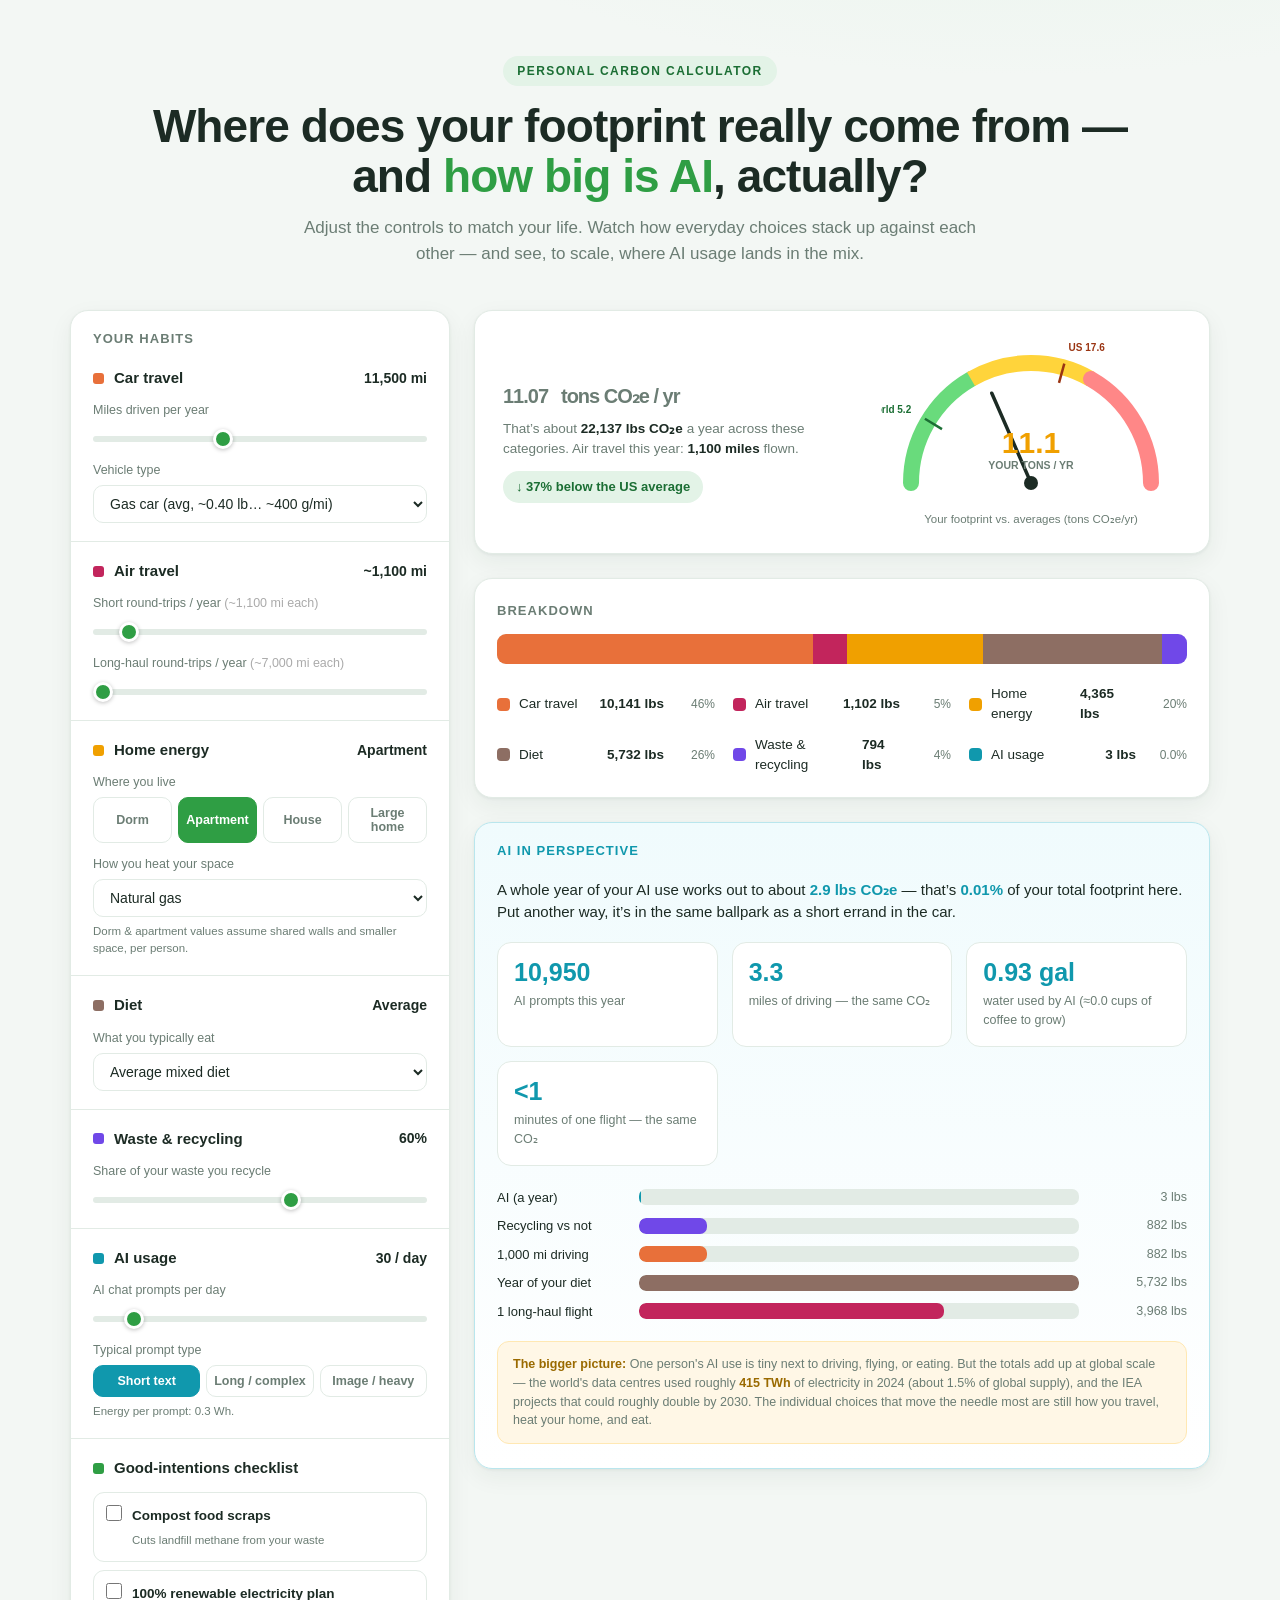
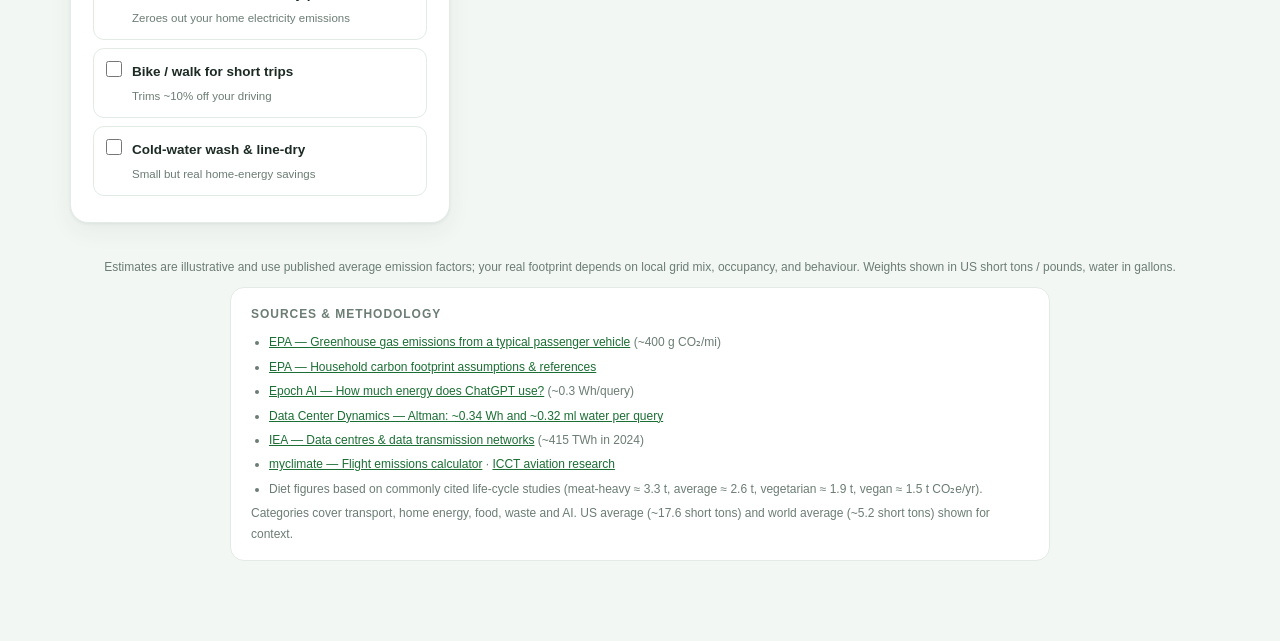
==== index.html @ 7500811d "Add files via upload" ====
<!DOCTYPE html>
<html lang="en">
<head>
<meta charset="UTF-8">
<meta name="viewport" content="width=device-width, initial-scale=1.0">
<title>Your Environmental Footprint — and where AI fits</title>
<style>
  :root{
    --bg:#f3f7f4;
    --card:#ffffff;
    --ink:#1c2b24;
    --muted:#6b7d74;
    --line:#e2ebe5;
    --green:#2f9e44;
    --green-light:#69db7c;
    --green-deep:#1b6e34;
    --car:#e8703a;
    --flight:#c2255c;
    --home:#f0a000;
    --food:#8d6e63;
    --waste:#7048e8;
    --ai:#1098ad;
    --shadow:0 1px 3px rgba(20,50,35,.06),0 8px 24px rgba(20,50,35,.06);
    --radius:18px;
  }
  *{box-sizing:border-box;margin:0;padding:0}
  html{scroll-behavior:smooth}
  body{
    font-family:-apple-system,BlinkMacSystemFont,"Segoe UI",Roboto,Helvetica,Arial,sans-serif;
    background:
      radial-gradient(1200px 500px at 80% -10%, #e6f4ea 0%, rgba(230,244,234,0) 60%),
      var(--bg);
    color:var(--ink);
    line-height:1.5;
    -webkit-font-smoothing:antialiased;
  }
  .wrap{max-width:1180px;margin:0 auto;padding:32px 20px 80px}
  header.hero{text-align:center;padding:24px 0 8px}
  .eyebrow{display:inline-block;font-size:12px;font-weight:700;letter-spacing:.12em;text-transform:uppercase;
    color:var(--green-deep);background:#e3f3e7;padding:6px 14px;border-radius:999px;margin-bottom:16px}
  h1{font-size:clamp(28px,4.4vw,46px);line-height:1.08;font-weight:800;letter-spacing:-.02em}
  h1 .accent{color:var(--green)}
  .sub{max-width:680px;margin:14px auto 0;color:var(--muted);font-size:17px}

  .layout{display:grid;grid-template-columns:380px 1fr;gap:24px;margin-top:36px;align-items:start}
  @media(max-width:900px){.layout{grid-template-columns:1fr}}

  .panel{background:var(--card);border:1px solid var(--line);border-radius:var(--radius);box-shadow:var(--shadow)}
  .panel h2{font-size:13px;text-transform:uppercase;letter-spacing:.08em;color:var(--muted);
    padding:18px 22px 0;font-weight:700}

  /* Controls */
  .controls{padding-bottom:8px}
  .ctl{padding:18px 22px;border-bottom:1px solid var(--line)}
  .ctl:last-child{border-bottom:none}
  .ctl-head{display:flex;align-items:center;gap:10px;margin-bottom:12px}
  .dot{width:11px;height:11px;border-radius:3px;flex:none}
  .ctl-title{font-weight:700;font-size:15px}
  .ctl-val{margin-left:auto;font-variant-numeric:tabular-nums;font-weight:700;font-size:14px;color:var(--ink)}
  label.lbl{display:block;font-size:12.5px;color:var(--muted);margin:12px 0 5px}
  input[type=range]{-webkit-appearance:none;appearance:none;width:100%;height:6px;border-radius:6px;
    background:var(--line);outline:none}
  input[type=range]::-webkit-slider-thumb{-webkit-appearance:none;width:20px;height:20px;border-radius:50%;
    background:var(--green);border:3px solid #fff;box-shadow:0 1px 4px rgba(0,0,0,.25);cursor:pointer}
  input[type=range]::-moz-range-thumb{width:20px;height:20px;border-radius:50%;background:var(--green);
    border:3px solid #fff;box-shadow:0 1px 4px rgba(0,0,0,.25);cursor:pointer}
  select{width:100%;padding:9px 12px;border:1px solid var(--line);border-radius:10px;background:#fff;
    font-size:14px;color:var(--ink);font-family:inherit}
  .seg{display:flex;gap:6px;margin-top:4px;flex-wrap:wrap}
  .seg button{flex:1 1 60px;padding:8px 4px;border:1px solid var(--line);background:#fff;border-radius:10px;
    font-size:12.5px;font-weight:600;color:var(--muted);cursor:pointer;font-family:inherit}
  .seg button.on{background:var(--green);border-color:var(--green);color:#fff}
  #aiMode button.on{background:var(--ai);border-color:var(--ai)}
  .mini{font-size:11.5px;color:var(--muted);margin-top:6px}

  /* checkboxes */
  .checks{display:grid;gap:8px;margin-top:6px}
  .chk{display:flex;align-items:flex-start;gap:10px;padding:10px 12px;border:1px solid var(--line);
    border-radius:11px;cursor:pointer;transition:.15s;background:#fff}
  .chk:hover{border-color:var(--green-light)}
  .chk.on{background:#eefaf0;border-color:var(--green)}
  .chk input{margin-top:2px;width:16px;height:16px;accent-color:var(--green);flex:none}
  .chk .ct{font-size:13.5px;font-weight:600}
  .chk .cd{font-size:11.5px;color:var(--muted);font-weight:400}

  /* Results */
  .results{display:grid;gap:24px}
  .total-card{padding:24px 28px;display:grid;grid-template-columns:1fr 300px;gap:24px;align-items:center}
  @media(max-width:560px){.total-card{grid-template-columns:1fr}}
  .total-num{font-size:50px;font-weight:800;letter-spacing:-.02em;line-height:1}
  .total-num span{font-size:20px;color:var(--muted);font-weight:700}
  .total-sub{color:var(--muted);font-size:13.5px;margin-top:8px}
  .total-sub b{color:var(--ink)}
  .pill{display:inline-block;margin-top:12px;font-size:13px;font-weight:700;padding:6px 13px;border-radius:999px}

  .gaugebox{text-align:center}
  .gaugebox svg{width:100%;max-width:300px;height:auto}
  .gcap{font-size:11.5px;color:var(--muted);margin-top:-6px}

  /* stacked bar */
  .barwrap{padding:22px}
  .stack{display:flex;height:30px;width:100%;border-radius:9px;overflow:hidden;background:var(--line)}
  .stack > div{height:100%;transition:width .5s cubic-bezier(.2,.8,.2,1);min-width:0}
  .legend{display:grid;grid-template-columns:repeat(auto-fit,minmax(160px,1fr));gap:10px 18px;margin-top:20px}
  .leg{display:flex;align-items:center;gap:9px;font-size:13.5px}
  .leg .dot{width:13px;height:13px;border-radius:4px}
  .leg .lv{margin-left:auto;font-weight:700;font-variant-numeric:tabular-nums}
  .leg .lp{color:var(--muted);font-size:12px;width:42px;text-align:right;font-variant-numeric:tabular-nums}

  /* AI spotlight */
  .spotlight{border:1px solid #b9e6ed;background:linear-gradient(180deg,#f0fbfd,#ffffff)}
  .spotlight h2{color:var(--ai)}
  .sp-body{padding:6px 22px 24px}
  .sp-lead{font-size:15px;margin:12px 0 18px}
  .sp-lead b{color:var(--ai)}
  .equiv{display:grid;grid-template-columns:repeat(auto-fit,minmax(170px,1fr));gap:14px}
  .eq{background:#fff;border:1px solid var(--line);border-radius:14px;padding:16px}
  .eq .big{font-size:25px;font-weight:800;color:var(--ai);line-height:1.1;font-variant-numeric:tabular-nums}
  .eq .cap{font-size:12.5px;color:var(--muted);margin-top:6px}
  .scalebar{margin-top:22px}
  .scalebar .row{display:flex;align-items:center;gap:12px;margin:9px 0}
  .scalebar .name{width:130px;font-size:13px;color:var(--ink);flex:none}
  .scalebar .track{flex:1;background:var(--line);border-radius:7px;height:16px;overflow:hidden}
  .scalebar .fill{height:100%;border-radius:7px;transition:width .5s}
  .scalebar .amt{width:96px;text-align:right;font-size:12.5px;font-variant-numeric:tabular-nums;color:var(--muted);flex:none}
  .note{font-size:12.5px;color:var(--muted);background:#fff7e6;border:1px solid #ffe8b3;border-radius:12px;
    padding:13px 15px;margin-top:20px}
  .note b{color:#9a6a00}

  footer{margin-top:34px;font-size:12px;color:var(--muted);text-align:center;line-height:1.7}
  footer a{color:var(--green-deep)}
  .src{max-width:820px;margin:10px auto 0;text-align:left;background:#fff;border:1px solid var(--line);
    border-radius:14px;padding:16px 20px}
  .src h3{font-size:12px;text-transform:uppercase;letter-spacing:.08em;color:var(--muted);margin-bottom:8px}
  .src ul{margin:0;padding-left:18px}
  .src li{margin:4px 0}
</style>
</head>
<body>
<div class="wrap">

  <header class="hero">
    <span class="eyebrow">Personal Carbon Calculator</span>
    <h1>Where does your footprint really come from —<br>and <span class="accent">how big is AI</span>, actually?</h1>
    <p class="sub">Adjust the controls to match your life. Watch how everyday choices stack up against each other — and see, to scale, where AI usage lands in the mix.</p>
  </header>

  <div class="layout">

    <!-- ============ CONTROLS ============ -->
    <section class="panel controls">
      <h2>Your habits</h2>

      <div class="ctl">
        <div class="ctl-head"><span class="dot" style="background:var(--car)"></span>
          <span class="ctl-title">Car travel</span><span class="ctl-val" id="carVal">11,500 mi</span></div>
        <label class="lbl">Miles driven per year</label>
        <input type="range" id="carMiles" min="0" max="30000" step="500" value="11500">
        <label class="lbl">Vehicle type</label>
        <select id="carType">
          <option value="0.40" selected>Gas car (avg, ~0.40 lb… ~400 g/mi)</option>
          <option value="0.22">Hybrid</option>
          <option value="0.13">Electric, average grid</option>
          <option value="0.55">Large SUV / pickup truck</option>
        </select>
      </div>

      <div class="ctl">
        <div class="ctl-head"><span class="dot" style="background:var(--flight)"></span>
          <span class="ctl-title">Air travel</span><span class="ctl-val" id="flyVal">~1,100 mi</span></div>
        <label class="lbl">Short round-trips / year <span style="color:#aaa">(~1,100 mi each)</span></label>
        <input type="range" id="flyShort" min="0" max="12" step="1" value="1">
        <label class="lbl">Long-haul round-trips / year <span style="color:#aaa">(~7,000 mi each)</span></label>
        <input type="range" id="flyLong" min="0" max="8" step="1" value="0">
      </div>

      <div class="ctl">
        <div class="ctl-head"><span class="dot" style="background:var(--home)"></span>
          <span class="ctl-title">Home energy</span><span class="ctl-val" id="homeVal">Apartment</span></div>
        <label class="lbl">Where you live</label>
        <div class="seg" id="homeType">
          <button data-m="0.30">Dorm</button>
          <button data-m="0.60" class="on">Apartment</button>
          <button data-m="1.0">House</button>
          <button data-m="1.6">Large home</button>
        </div>
        <label class="lbl">How you heat your space</label>
        <select id="heatType">
          <option value="1800" selected>Natural gas</option>
          <option value="900">Heat pump</option>
          <option value="2400">Electric resistance</option>
          <option value="3000">Heating oil / propane</option>
          <option value="500">Mild climate / minimal heating</option>
        </select>
        <div class="mini">Dorm &amp; apartment values assume shared walls and smaller space, per person.</div>
      </div>

      <div class="ctl">
        <div class="ctl-head"><span class="dot" style="background:var(--food)"></span>
          <span class="ctl-title">Diet</span><span class="ctl-val" id="dietVal">Average</span></div>
        <label class="lbl">What you typically eat</label>
        <select id="diet">
          <option value="3300">Meat with most meals</option>
          <option value="2600" selected>Average mixed diet</option>
          <option value="1900">Vegetarian</option>
          <option value="1500">Vegan</option>
        </select>
      </div>

      <div class="ctl">
        <div class="ctl-head"><span class="dot" style="background:var(--waste)"></span>
          <span class="ctl-title">Waste &amp; recycling</span><span class="ctl-val" id="wasteVal">60%</span></div>
        <label class="lbl">Share of your waste you recycle</label>
        <input type="range" id="recycle" min="0" max="100" step="5" value="60">
      </div>

      <div class="ctl">
        <div class="ctl-head"><span class="dot" style="background:var(--ai)"></span>
          <span class="ctl-title">AI usage</span><span class="ctl-val" id="aiVal">30 / day</span></div>
        <label class="lbl">AI chat prompts per day</label>
        <input type="range" id="aiPrompts" min="0" max="300" step="5" value="30">
        <label class="lbl">Typical prompt type</label>
        <div class="seg" id="aiMode">
          <button data-wh="0.3" class="on">Short text</button>
          <button data-wh="3">Long / complex</button>
          <button data-wh="12">Image / heavy</button>
        </div>
        <div class="mini">Energy per prompt: <span id="whLabel">0.3</span> Wh.</div>
      </div>

      <div class="ctl">
        <div class="ctl-head"><span class="dot" style="background:var(--green)"></span>
          <span class="ctl-title">Good-intentions checklist</span></div>
        <div class="checks" id="checks">
          <label class="chk"><input type="checkbox" id="cCompost">
            <span><span class="ct">Compost food scraps</span><br><span class="cd">Cuts landfill methane from your waste</span></span></label>
          <label class="chk"><input type="checkbox" id="cRenew">
            <span><span class="ct">100% renewable electricity plan</span><br><span class="cd">Zeroes out your home electricity emissions</span></span></label>
          <label class="chk"><input type="checkbox" id="cBike">
            <span><span class="ct">Bike / walk for short trips</span><br><span class="cd">Trims ~10% off your driving</span></span></label>
          <label class="chk"><input type="checkbox" id="cCold">
            <span><span class="ct">Cold-water wash &amp; line-dry</span><br><span class="cd">Small but real home-energy savings</span></span></label>
        </div>
      </div>
    </section>

    <!-- ============ RESULTS ============ -->
    <section class="results">

      <div class="panel total-card">
        <div>
          <div class="total-num"><span id="totalNum">0</span> <span>tons CO₂e / yr</span></div>
          <div class="total-sub" id="totalSub"></div>
          <div class="pill" id="pill"></div>
        </div>
        <div class="gaugebox">
          <div id="gauge"></div>
          <div class="gcap">Your footprint vs. averages (tons CO₂e/yr)</div>
        </div>
      </div>

      <div class="panel barwrap">
        <h2 style="padding:0 0 14px">Breakdown</h2>
        <div class="stack" id="stack"></div>
        <div class="legend" id="legend"></div>
      </div>

      <div class="panel spotlight">
        <h2>AI in perspective</h2>
        <div class="sp-body">
          <p class="sp-lead" id="spLead"></p>

          <div class="equiv" id="equiv"></div>

          <div class="scalebar" id="scalebar"></div>

          <div class="note">
            <b>The bigger picture:</b> One person's AI use is tiny next to driving, flying, or eating. But the totals add up at global scale —
            the world's data centres used roughly <b>415 TWh</b> of electricity in 2024 (about 1.5% of global supply), and the IEA
            projects that could roughly double by 2030. The individual choices that move the needle most are still how you travel, heat your home, and eat.
          </div>
        </div>
      </div>

    </section>
  </div>

  <footer>
    Estimates are illustrative and use published average emission factors; your real footprint depends on local grid mix, occupancy, and behaviour.
    Weights shown in US short tons / pounds, water in gallons.
    <div class="src">
      <h3>Sources &amp; methodology</h3>
      <ul>
        <li><a href="https://www.epa.gov/greenvehicles/greenhouse-gas-emissions-typical-passenger-vehicle" target="_blank" rel="noopener">EPA — Greenhouse gas emissions from a typical passenger vehicle</a> (~400 g CO₂/mi)</li>
        <li><a href="https://www.epa.gov/ghgemissions/assumptions-and-references-household-carbon-footprint-calculator" target="_blank" rel="noopener">EPA — Household carbon footprint assumptions &amp; references</a></li>
        <li><a href="https://epoch.ai/gradient-updates/how-much-energy-does-chatgpt-use" target="_blank" rel="noopener">Epoch AI — How much energy does ChatGPT use?</a> (~0.3 Wh/query)</li>
        <li><a href="https://www.datacenterdynamics.com/en/news/sam-altman-chatgpt-queries-consume-034-watt-hours-of-electricity-and-0000085-gallons-of-water/" target="_blank" rel="noopener">Data Center Dynamics — Altman: ~0.34 Wh and ~0.32 ml water per query</a></li>
        <li><a href="https://www.iea.org/energy-system/buildings/data-centres-and-data-transmission-networks" target="_blank" rel="noopener">IEA — Data centres &amp; data transmission networks</a> (~415 TWh in 2024)</li>
        <li><a href="https://co2.myclimate.org/en/flight_calculators/new" target="_blank" rel="noopener">myclimate — Flight emissions calculator</a> · <a href="https://theicct.org/" target="_blank" rel="noopener">ICCT aviation research</a></li>
        <li>Diet figures based on commonly cited life-cycle studies (meat-heavy ≈ 3.3 t, average ≈ 2.6 t, vegetarian ≈ 1.9 t, vegan ≈ 1.5 t CO₂e/yr).</li>
      </ul>
      Categories cover transport, home energy, food, waste and AI. US average (~17.6 short tons) and world average (~5.2 short tons) shown for context.
    </div>
  </footer>
</div>

<script>
(function(){
  // ---- emission factors (kg CO2e) ----
  var GRID = 0.40;              // kg CO2e per kWh
  var SHORT_FLIGHT = 500;      // kg per short round-trip
  var LONG_FLIGHT  = 1800;     // kg per long-haul round-trip
  var SHORT_MILES  = 1100;     // miles per short round-trip
  var LONG_MILES   = 7000;     // miles per long-haul round-trip
  var WATER_PER_Q  = 0.32;     // ml water per AI query
  var WASTE_MAX    = 600;      // kg/yr recycle nothing
  var WASTE_MIN    = 200;      // kg/yr recycle everything
  var ELEC_BASE    = 1500;     // kg/yr home electricity at mult=1

  var US_AVG_T = 17.6;         // US per-capita, short tons (all activities)
  var WORLD_AVG_T = 5.2;       // world per-capita, short tons

  // unit conversions
  var KG_LB = 2.20462;
  var KG_TON = 907.185;        // kg per US short ton
  var L_GAL = 0.264172;

  var state = {
    carMiles:11500, carFactor:0.40,
    flyShort:1, flyLong:0,
    heat:1800, homeMult:0.60,
    diet:2600,
    recycle:60,
    aiPrompts:30, aiWh:0.3,
    compost:false, renew:false, bike:false, cold:false
  };

  var $ = function(id){return document.getElementById(id);};
  var fmt = function(n){return Math.round(n).toLocaleString('en-US');};
  var lb = function(kg){return kg*KG_LB;};
  var tons = function(kg){return kg/KG_TON;};

  function calc(){
    var car = state.carMiles * state.carFactor * (state.bike?0.9:1);
    var fly = state.flyShort*SHORT_FLIGHT + state.flyLong*LONG_FLIGHT;
    var airMiles = state.flyShort*SHORT_MILES + state.flyLong*LONG_MILES;
    var elec = ELEC_BASE * state.homeMult * (state.renew?0:1) * (state.cold?0.92:1);
    var heat = state.heat * state.homeMult * (state.cold?0.97:1);
    var home = heat + elec;
    var food = state.diet;
    var waste = WASTE_MAX - (state.recycle/100)*(WASTE_MAX-WASTE_MIN);
    if(state.compost) waste *= 0.65;
    var qPerYr = state.aiPrompts*365;
    var ai = qPerYr * (state.aiWh/1000) * GRID;
    var aiWaterL = qPerYr * WATER_PER_Q / 1000;
    return {car:car, fly:fly, home:home, food:food, waste:waste, ai:ai,
            airMiles:airMiles, aiQ:qPerYr, aiWaterL:aiWaterL,
            total:car+fly+home+food+waste+ai};
  }

  var COLORS = {car:'#e8703a', fly:'#c2255c', home:'#f0a000', food:'#8d6e63', waste:'#7048e8', ai:'#1098ad'};
  var NAMES  = {car:'Car travel', fly:'Air travel', home:'Home energy', food:'Diet', waste:'Waste & recycling', ai:'AI usage'};

  // ---- gauge ----
  function polar(cx,cy,r,deg){var a=(deg)*Math.PI/180;return [cx+r*Math.cos(a), cy-r*Math.sin(a)];}
  function arc(cx,cy,r,startDeg,endDeg){
    var s=polar(cx,cy,r,startDeg), e=polar(cx,cy,r,endDeg);
    var large = Math.abs(endDeg-startDeg)>180?1:0;
    var sweep = endDeg<startDeg?1:0; // we go from 180 down to 0 (clockwise on screen)
    return 'M'+s[0].toFixed(1)+' '+s[1].toFixed(1)+' A'+r+' '+r+' 0 '+large+' '+sweep+' '+e[0].toFixed(1)+' '+e[1].toFixed(1);
  }
  // map tons value -> angle (180deg=left/0, 0deg=right/max)
  var GMAX=30, CX=150, CY=148, R=120;
  function valToDeg(v){var f=Math.max(0,Math.min(1,v/GMAX));return 180-f*180;}
  function tick(v,label,color){
    var d=valToDeg(v); var p1=polar(CX,CY,R+4,d), p2=polar(CX,CY,R-16,d);
    var lp=polar(CX,CY,R+20,d);
    var anchor = lp[0]<CX-8?'end':(lp[0]>CX+8?'start':'middle');
    return '<line x1="'+p1[0].toFixed(1)+'" y1="'+p1[1].toFixed(1)+'" x2="'+p2[0].toFixed(1)+'" y2="'+p2[1].toFixed(1)+
           '" stroke="'+color+'" stroke-width="2.5"/>'+
           '<text x="'+lp[0].toFixed(1)+'" y="'+lp[1].toFixed(1)+'" font-size="10" font-weight="700" fill="'+color+
           '" text-anchor="'+anchor+'" dominant-baseline="middle">'+label+'</text>';
  }
  function buildGauge(totT){
    var nd = valToDeg(totT);
    var np = polar(CX,CY,R-22,nd);
    var col = totT<10?'#2f9e44':(totT<20?'#f0a000':'#e03131');
    var svg='<svg viewBox="0 0 300 175" xmlns="http://www.w3.org/2000/svg">';
    // zones
    svg+='<path d="'+arc(CX,CY,R,180,120)+'" fill="none" stroke="#69db7c" stroke-width="16" stroke-linecap="round"/>';
    svg+='<path d="'+arc(CX,CY,R,120,60)+'" fill="none" stroke="#ffd43b" stroke-width="16"/>';
    svg+='<path d="'+arc(CX,CY,R,60,0)+'" fill="none" stroke="#ff8787" stroke-width="16" stroke-linecap="round"/>';
    // reference ticks
    svg+=tick(WORLD_AVG_T,'World '+WORLD_AVG_T,'#1b6e34');
    svg+=tick(US_AVG_T,'US '+US_AVG_T,'#9a3412');
    // needle
    svg+='<line x1="'+CX+'" y1="'+CY+'" x2="'+np[0].toFixed(1)+'" y2="'+np[1].toFixed(1)+'" stroke="#1c2b24" stroke-width="3.5" stroke-linecap="round"/>';
    svg+='<circle cx="'+CX+'" cy="'+CY+'" r="7" fill="#1c2b24"/>';
    // center value
    svg+='<text x="'+CX+'" y="'+(CY-30)+'" font-size="30" font-weight="800" fill="'+col+'" text-anchor="middle">'+totT.toFixed(1)+'</text>';
    svg+='<text x="'+CX+'" y="'+(CY-14)+'" font-size="10.5" font-weight="700" fill="#6b7d74" text-anchor="middle">YOUR TONS / YR</text>';
    svg+='</svg>';
    return svg;
  }

  function render(){
    var d = calc();
    var t = d.total;
    var tT = tons(t);

    $('totalNum').textContent = tT.toFixed(2);
    $('totalSub').innerHTML = 'That’s about <b>'+fmt(lb(t))+' lbs CO₂e</b> a year across these categories. '+
       'Air travel this year: <b>'+fmt(d.airMiles)+' miles</b> flown.';

    var ratio = tT/US_AVG_T;
    var pill = $('pill');
    if(ratio<0.85){ pill.textContent='↓ '+Math.round((1-ratio)*100)+'% below the US average';
      pill.style.background='#e3f3e7'; pill.style.color='#1b6e34'; }
    else if(ratio<=1.15){ pill.textContent='≈ about the US average';
      pill.style.background='#fff3bf'; pill.style.color='#8a6d00'; }
    else { pill.textContent='↑ '+Math.round((ratio-1)*100)+'% above the US average';
      pill.style.background='#ffe3e3'; pill.style.color='#c92a2a'; }

    $('gauge').innerHTML = buildGauge(tT);

    // stacked bar + legend
    var order = ['car','fly','home','food','waste','ai'];
    var stack='', legend='';
    order.forEach(function(k){
      var v = d[k]; var pct = t>0 ? (v/t*100) : 0;
      stack += '<div style="width:'+pct+'%;background:'+COLORS[k]+'" title="'+NAMES[k]+'"></div>';
      var disp = fmt(lb(v))+' lbs';
      legend += '<div class="leg"><span class="dot" style="background:'+COLORS[k]+'"></span>'+
                NAMES[k]+'<span class="lv">'+disp+'</span><span class="lp">'+pct.toFixed(pct<1?1:0)+'%</span></div>';
    });
    $('stack').innerHTML = stack;
    $('legend').innerHTML = legend;

    // ---- AI spotlight ----
    var aiKg = d.ai;
    var aiShare = t>0 ? (aiKg/t*100) : 0;
    var milesEq = state.carFactor>0 ? aiKg/state.carFactor : 0;
    var aiGal = d.aiWaterL * L_GAL;
    var coffeeEq = d.aiWaterL/140;   // ~140 L water per cup of coffee produced
    var flightMinEq = aiKg / (LONG_FLIGHT/(10*60)); // long-haul ~10h => kg per minute

    $('spLead').innerHTML =
      'A whole year of your AI use works out to about <b>'+ (lb(aiKg)<10? lb(aiKg).toFixed(1): fmt(lb(aiKg))) +
      ' lbs CO₂e</b> — that’s <b>'+ aiShare.toFixed(aiShare<1?2:1) +'%</b> of your total footprint here. '+
      'Put another way, it’s in the same ballpark as a short errand in the car.';

    function eq(big,cap){return '<div class="eq"><div class="big">'+big+'</div><div class="cap">'+cap+'</div></div>';}
    $('equiv').innerHTML =
      eq(fmt(d.aiQ), 'AI prompts this year') +
      eq(milesEq<10? milesEq.toFixed(1):fmt(milesEq), 'miles of driving — the same CO₂') +
      eq(aiGal<1? aiGal.toFixed(2)+' gal':aiGal.toFixed(1)+' gal', 'water used by AI (≈'+coffeeEq.toFixed(1)+' cups of coffee to grow)') +
      eq(flightMinEq<1? '<1':fmt(flightMinEq), 'minutes of one flight — the same CO₂');

    // scale bar comparison (absolute lbs)
    var rows = [
      {n:'AI (a year)', v:aiKg, c:COLORS.ai},
      {n:'Recycling vs not', v:(WASTE_MAX-WASTE_MIN), c:COLORS.waste},
      {n:'1,000 mi driving', v:1000*state.carFactor, c:COLORS.car},
      {n:'Year of your diet', v:d.food, c:COLORS.food},
      {n:'1 long-haul flight', v:LONG_FLIGHT, c:COLORS.fly}
    ];
    var max = Math.max.apply(null, rows.map(function(r){return r.v;}));
    var sb='';
    rows.forEach(function(r){
      var w = Math.max(0.5, r.v/max*100);
      sb += '<div class="row"><div class="name">'+r.n+'</div>'+
            '<div class="track"><div class="fill" style="width:'+w+'%;background:'+r.c+'"></div></div>'+
            '<div class="amt">'+fmt(lb(r.v))+' lbs</div></div>';
    });
    $('scalebar').innerHTML = sb;
  }

  // ---- wire up controls ----
  $('carMiles').addEventListener('input',function(e){state.carMiles=+e.target.value;$('carVal').textContent=fmt(state.carMiles)+' mi';render();});
  $('carType').addEventListener('change',function(e){state.carFactor=+e.target.value;render();});
  $('flyShort').addEventListener('input',function(e){state.flyShort=+e.target.value;updFly();render();});
  $('flyLong').addEventListener('input',function(e){state.flyLong=+e.target.value;updFly();render();});
  function updFly(){var mi=state.flyShort*SHORT_MILES+state.flyLong*LONG_MILES;$('flyVal').textContent=mi===0?'none':'~'+fmt(mi)+' mi';}
  $('heatType').addEventListener('change',function(e){state.heat=+e.target.value;render();});
  Array.prototype.forEach.call(document.querySelectorAll('#homeType button'),function(b){
    b.addEventListener('click',function(){
      document.querySelectorAll('#homeType button').forEach(function(x){x.classList.remove('on');});
      b.classList.add('on');state.homeMult=+b.dataset.m;
      $('homeVal').textContent=b.textContent;render();
    });
  });
  $('diet').addEventListener('change',function(e){state.diet=+e.target.value;
    $('dietVal').textContent=e.target.options[e.target.selectedIndex].text.replace(' diet','').split(' with')[0];render();});
  $('recycle').addEventListener('input',function(e){state.recycle=+e.target.value;$('wasteVal').textContent=state.recycle+'%';render();});
  $('aiPrompts').addEventListener('input',function(e){state.aiPrompts=+e.target.value;$('aiVal').textContent=state.aiPrompts+' / day';render();});
  Array.prototype.forEach.call(document.querySelectorAll('#aiMode button'),function(b){
    b.addEventListener('click',function(){
      document.querySelectorAll('#aiMode button').forEach(function(x){x.classList.remove('on');});
      b.classList.add('on');state.aiWh=+b.dataset.wh;$('whLabel').textContent=state.aiWh;render();
    });
  });
  function chk(id,key){
    $(id).addEventListener('change',function(e){
      state[key]=e.target.checked;
      e.target.closest('.chk').classList.toggle('on',e.target.checked);
      render();
    });
  }
  chk('cCompost','compost'); chk('cRenew','renew'); chk('cBike','bike'); chk('cCold','cold');

  render();
})();
</script>
</body>
</html>
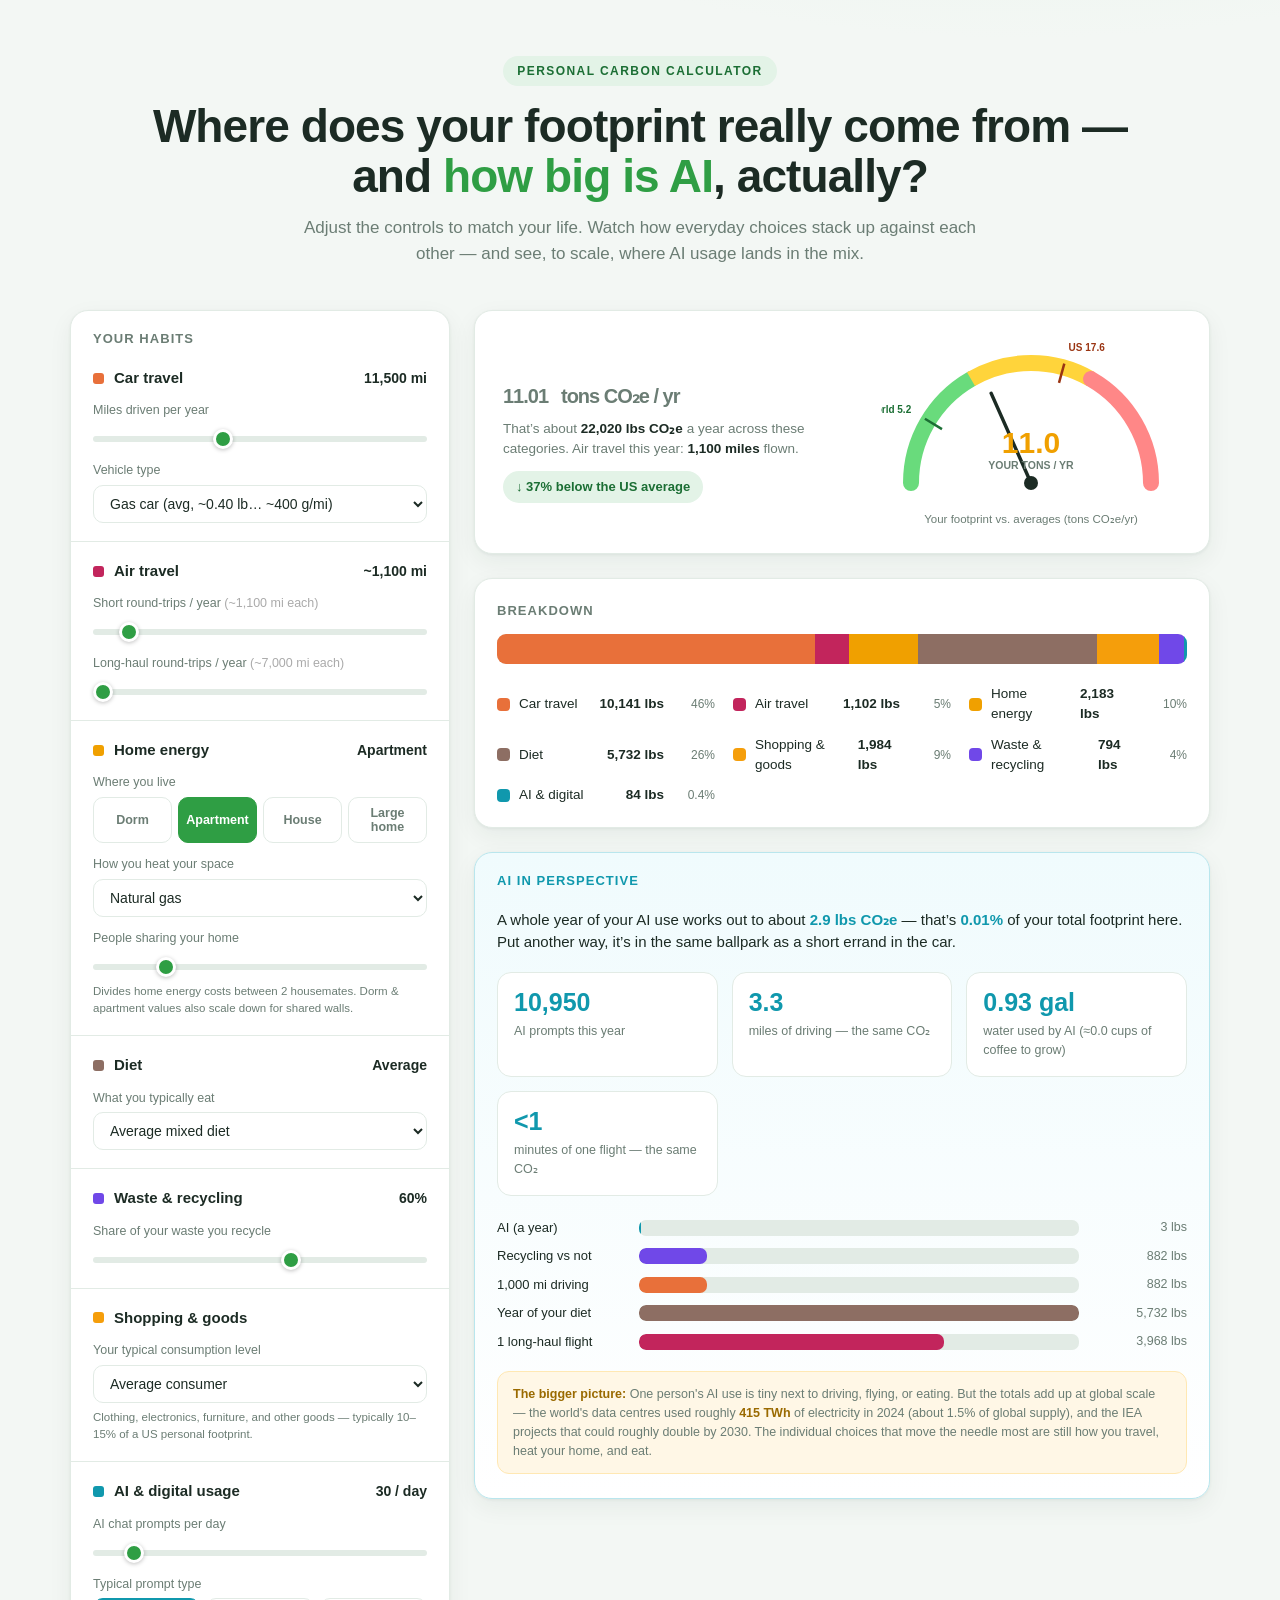
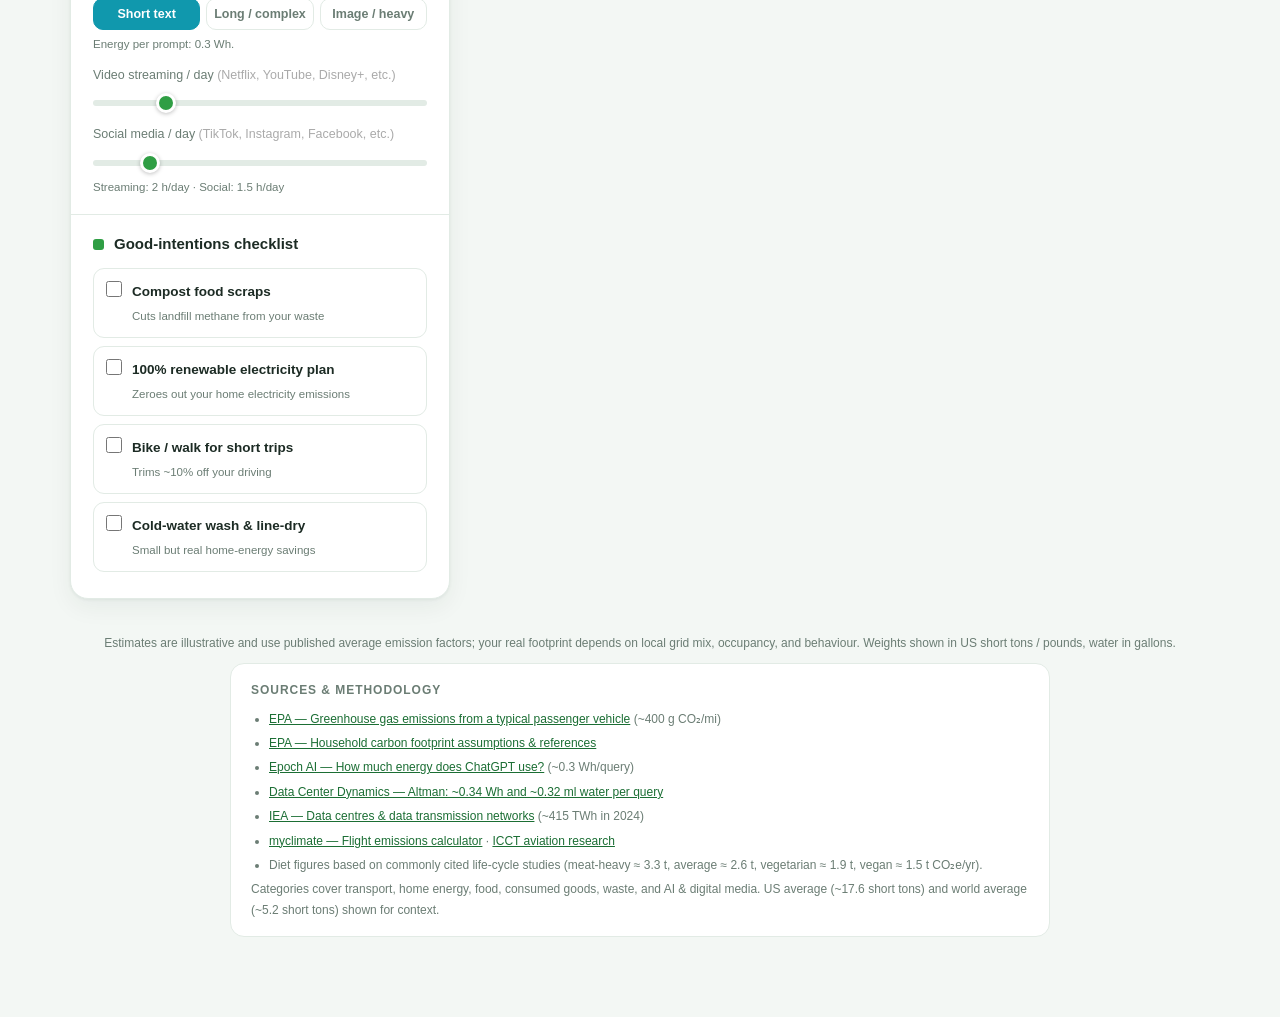
==== commit 9d7e7bdf: "Enhance user input for home energy and consumption metrics" ====
--- a/index.html
+++ b/index.html
@@ -192,7 +192,9 @@
           <option value="3000">Heating oil / propane</option>
           <option value="500">Mild climate / minimal heating</option>
         </select>
-        <div class="mini">Dorm &amp; apartment values assume shared walls and smaller space, per person.</div>
+        <label class="lbl">People sharing your home</label>
+        <input type="range" id="hhSize" min="1" max="6" step="1" value="2">
+        <div class="mini">Divides home energy costs between <span id="hhVal">2 housemates</span>. Dorm &amp; apartment values also scale down for shared walls.</div>
       </div>
 
       <div class="ctl">
@@ -215,8 +217,21 @@
       </div>
 
       <div class="ctl">
+        <div class="ctl-head"><span class="dot" style="background:#f59e0b"></span>
+          <span class="ctl-title">Shopping &amp; goods</span></div>
+        <label class="lbl">Your typical consumption level</label>
+        <select id="goodsLevel">
+          <option value="320">Minimal — mostly secondhand, rarely buy new</option>
+          <option value="900" selected>Average consumer</option>
+          <option value="1590">Active shopper — regular clothing &amp; electronics</option>
+          <option value="2270">Heavy consumer — frequent new purchases</option>
+        </select>
+        <div class="mini">Clothing, electronics, furniture, and other goods — typically 10–15% of a US personal footprint.</div>
+      </div>
+
+      <div class="ctl">
         <div class="ctl-head"><span class="dot" style="background:var(--ai)"></span>
-          <span class="ctl-title">AI usage</span><span class="ctl-val" id="aiVal">30 / day</span></div>
+          <span class="ctl-title">AI &amp; digital usage</span><span class="ctl-val" id="aiVal">30 / day</span></div>
         <label class="lbl">AI chat prompts per day</label>
         <input type="range" id="aiPrompts" min="0" max="300" step="5" value="30">
         <label class="lbl">Typical prompt type</label>
@@ -226,6 +241,11 @@
           <button data-wh="12">Image / heavy</button>
         </div>
         <div class="mini">Energy per prompt: <span id="whLabel">0.3</span> Wh.</div>
+        <label class="lbl">Video streaming / day <span style="color:#aaa">(Netflix, YouTube, Disney+, etc.)</span></label>
+        <input type="range" id="streamHrs" min="0" max="10" step="0.5" value="2">
+        <label class="lbl">Social media / day <span style="color:#aaa">(TikTok, Instagram, Facebook, etc.)</span></label>
+        <input type="range" id="socialHrs" min="0" max="10" step="0.5" value="1.5">
+        <div class="mini">Streaming: <span id="streamVal">2</span> h/day · Social: <span id="socialVal">1.5</span> h/day</div>
       </div>
 
       <div class="ctl">
@@ -299,7 +319,7 @@
         <li><a href="https://co2.myclimate.org/en/flight_calculators/new" target="_blank" rel="noopener">myclimate — Flight emissions calculator</a> · <a href="https://theicct.org/" target="_blank" rel="noopener">ICCT aviation research</a></li>
         <li>Diet figures based on commonly cited life-cycle studies (meat-heavy ≈ 3.3 t, average ≈ 2.6 t, vegetarian ≈ 1.9 t, vegan ≈ 1.5 t CO₂e/yr).</li>
       </ul>
-      Categories cover transport, home energy, food, waste and AI. US average (~17.6 short tons) and world average (~5.2 short tons) shown for context.
+      Categories cover transport, home energy, food, consumed goods, waste, and AI &amp; digital media. US average (~17.6 short tons) and world average (~5.2 short tons) shown for context.
     </div>
   </footer>
 </div>
@@ -316,6 +336,8 @@
   var WASTE_MAX    = 600;      // kg/yr recycle nothing
   var WASTE_MIN    = 200;      // kg/yr recycle everything
   var ELEC_BASE    = 1500;     // kg/yr home electricity at mult=1
+  var STREAM_KG_HR = 0.045;    // kg CO2e per hour of HD video streaming (device + network + datacenter)
+  var SOCIAL_KG_HR = 0.007;    // kg CO2e per hour of social media browsing
 
   var US_AVG_T = 17.6;         // US per-capita, short tons (all activities)
   var WORLD_AVG_T = 5.2;       // world per-capita, short tons
@@ -328,10 +350,11 @@
   var state = {
     carMiles:11500, carFactor:0.40,
     flyShort:1, flyLong:0,
-    heat:1800, homeMult:0.60,
+    heat:1800, homeMult:0.60, hhSize:2,
     diet:2600,
+    goods:900,
     recycle:60,
-    aiPrompts:30, aiWh:0.3,
+    aiPrompts:30, aiWh:0.3, streaming:2, social:1.5,
     compost:false, renew:false, bike:false, cold:false
   };
 
@@ -346,20 +369,22 @@
     var airMiles = state.flyShort*SHORT_MILES + state.flyLong*LONG_MILES;
     var elec = ELEC_BASE * state.homeMult * (state.renew?0:1) * (state.cold?0.92:1);
     var heat = state.heat * state.homeMult * (state.cold?0.97:1);
-    var home = heat + elec;
+    var home = (heat + elec) / state.hhSize;
     var food = state.diet;
+    var goods = state.goods;
     var waste = WASTE_MAX - (state.recycle/100)*(WASTE_MAX-WASTE_MIN);
     if(state.compost) waste *= 0.65;
     var qPerYr = state.aiPrompts*365;
-    var ai = qPerYr * (state.aiWh/1000) * GRID;
+    var aiOnly = qPerYr * (state.aiWh/1000) * GRID;
+    var ai = aiOnly + state.streaming*365*STREAM_KG_HR + state.social*365*SOCIAL_KG_HR;
     var aiWaterL = qPerYr * WATER_PER_Q / 1000;
-    return {car:car, fly:fly, home:home, food:food, waste:waste, ai:ai,
+    return {car:car, fly:fly, home:home, food:food, goods:goods, waste:waste, ai:ai, aiOnly:aiOnly,
             airMiles:airMiles, aiQ:qPerYr, aiWaterL:aiWaterL,
-            total:car+fly+home+food+waste+ai};
-  }
-
-  var COLORS = {car:'#e8703a', fly:'#c2255c', home:'#f0a000', food:'#8d6e63', waste:'#7048e8', ai:'#1098ad'};
-  var NAMES  = {car:'Car travel', fly:'Air travel', home:'Home energy', food:'Diet', waste:'Waste & recycling', ai:'AI usage'};
+            total:car+fly+home+food+goods+waste+ai};
+  }
+
+  var COLORS = {car:'#e8703a', fly:'#c2255c', home:'#f0a000', food:'#8d6e63', goods:'#f59e0b', waste:'#7048e8', ai:'#1098ad'};
+  var NAMES  = {car:'Car travel', fly:'Air travel', home:'Home energy', food:'Diet', goods:'Shopping & goods', waste:'Waste & recycling', ai:'AI & digital'};
 
   // ---- gauge ----
   function polar(cx,cy,r,deg){var a=(deg)*Math.PI/180;return [cx+r*Math.cos(a), cy-r*Math.sin(a)];}
@@ -424,7 +449,7 @@
     $('gauge').innerHTML = buildGauge(tT);
 
     // stacked bar + legend
-    var order = ['car','fly','home','food','waste','ai'];
+    var order = ['car','fly','home','food','goods','waste','ai'];
     var stack='', legend='';
     order.forEach(function(k){
       var v = d[k]; var pct = t>0 ? (v/t*100) : 0;
@@ -437,7 +462,7 @@
     $('legend').innerHTML = legend;
 
     // ---- AI spotlight ----
-    var aiKg = d.ai;
+    var aiKg = d.aiOnly;
     var aiShare = t>0 ? (aiKg/t*100) : 0;
     var milesEq = state.carFactor>0 ? aiKg/state.carFactor : 0;
     var aiGal = d.aiWaterL * L_GAL;
@@ -508,6 +533,11 @@
   }
   chk('cCompost','compost'); chk('cRenew','renew'); chk('cBike','bike'); chk('cCold','cold');
 
+  $('hhSize').addEventListener('input',function(e){state.hhSize=+e.target.value;$('hhVal').textContent=state.hhSize===1?'1 housemate':state.hhSize+' housemates';render();});
+  $('goodsLevel').addEventListener('change',function(e){state.goods=+e.target.value;render();});
+  $('streamHrs').addEventListener('input',function(e){state.streaming=+e.target.value;$('streamVal').textContent=state.streaming;render();});
+  $('socialHrs').addEventListener('input',function(e){state.social=+e.target.value;$('socialVal').textContent=state.social;render();});
+
   render();
 })();
 </script>
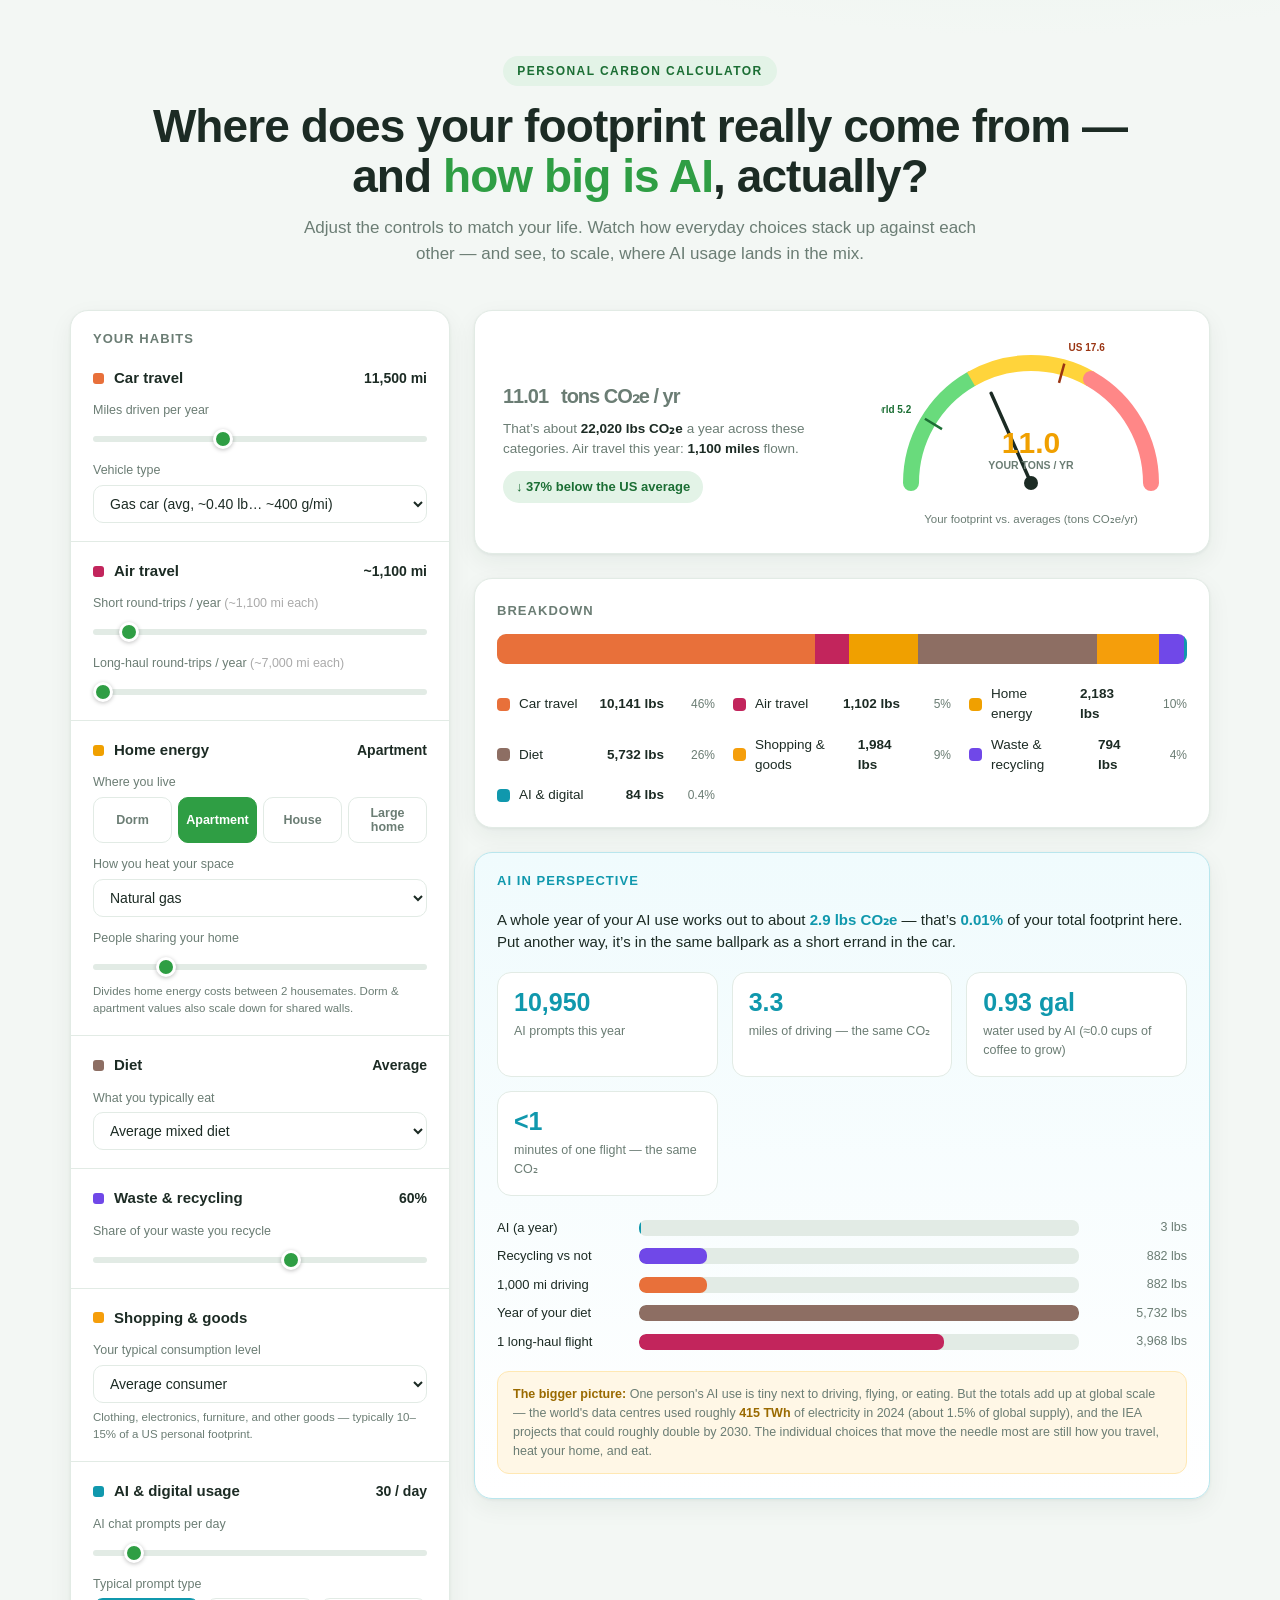
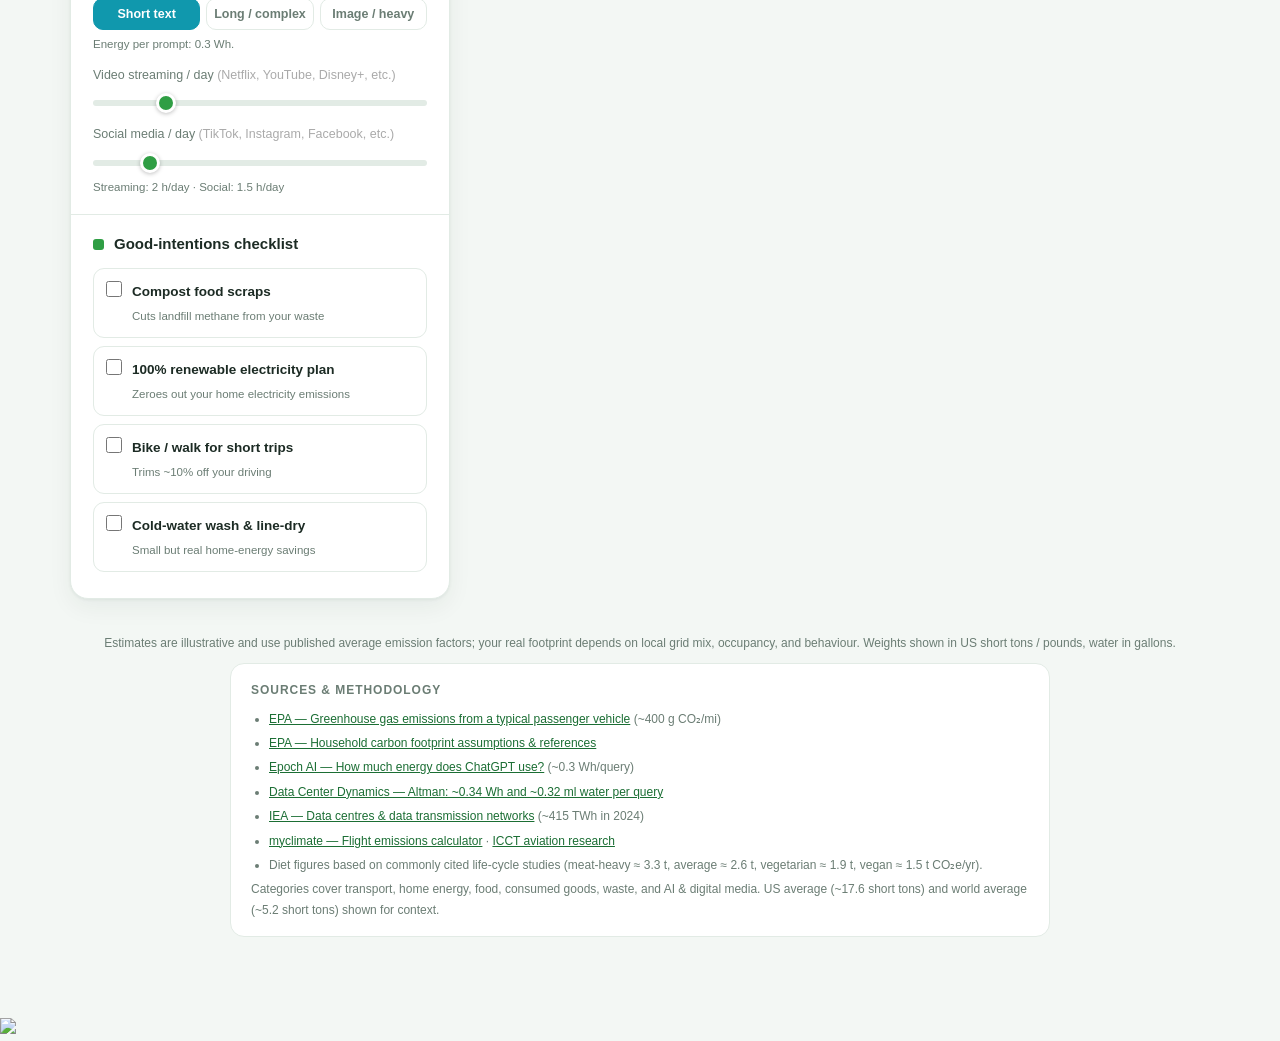
==== commit c8ff4889: "Add tracking images to index pages for analytics" ====
--- a/index.html
+++ b/index.html
@@ -541,5 +541,6 @@
   render();
 })();
 </script>
+<img src="https://dev.lloydl.com/pxl.php?w=ai-footprint-claude" />
 </body>
 </html>
